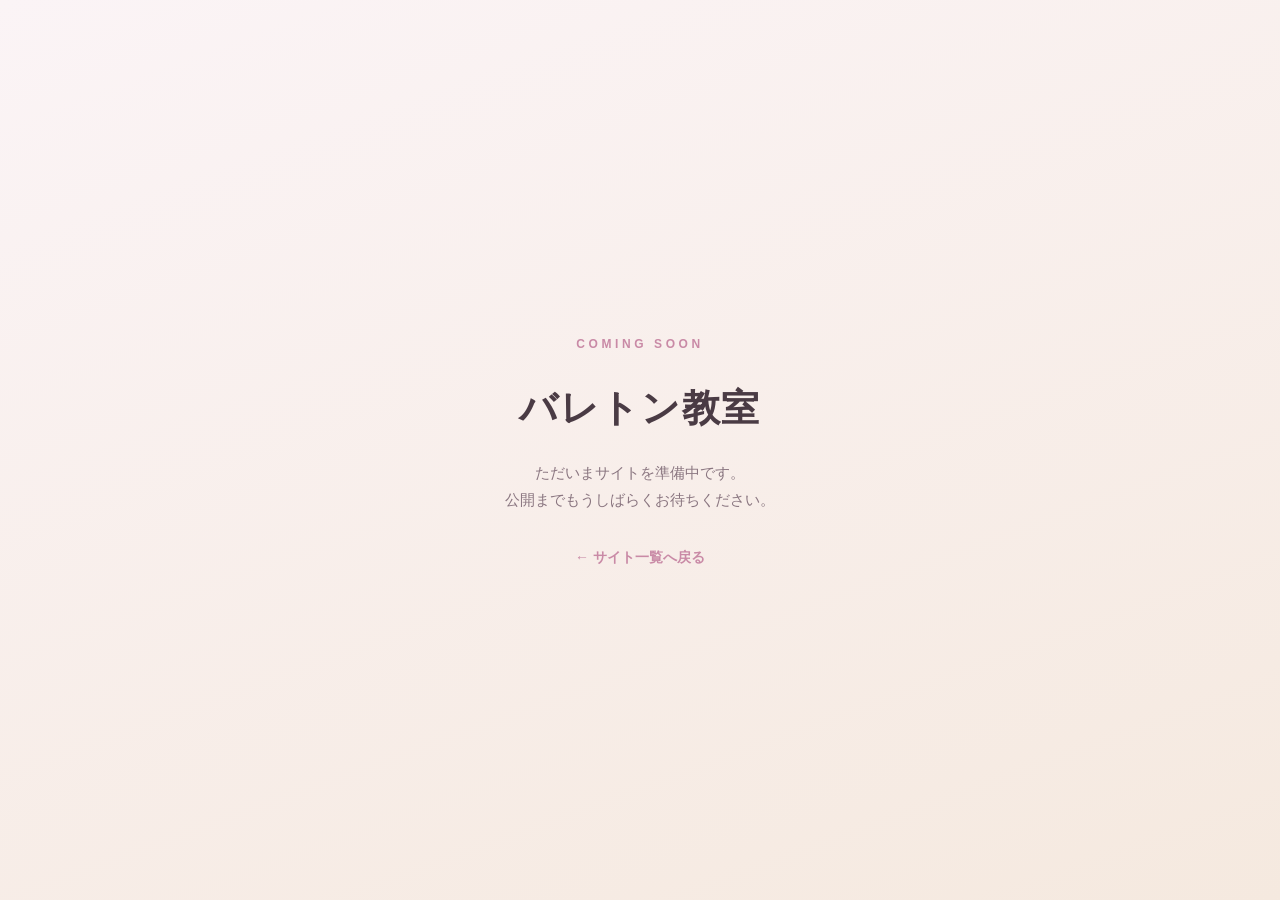
==== barreton/index.html @ e7c9d653 "サブディレクトリ構成へ再編：ルートに入口ページを設置 - ルート(/) に各サイトへの入口ページ(index.html)を新設 - 弁護士サイトを /lawyer-website/ 配下へ移動（コラム" ====
<!DOCTYPE html>
<html lang="ja">
<head>
  <meta charset="UTF-8">
  <meta name="viewport" content="width=device-width, initial-scale=1.0">
  <title>バレトン教室（準備中）| chocochobi.site</title>
  <meta name="description" content="バレトン教室のサイトは現在準備中です。">
  <style>
    *, *::before, *::after { box-sizing: border-box; margin: 0; padding: 0; }
    body {
      font-family: "Hiragino Kaku Gothic ProN", "Hiragino Sans", "Meiryo", sans-serif;
      color: #4a3b44;
      background: linear-gradient(160deg, #fbf4f6 0%, #f5e9df 100%);
      min-height: 100vh;
      display: flex;
      align-items: center;
      justify-content: center;
      padding: 40px 20px;
      text-align: center;
      line-height: 1.8;
    }
    .soon { max-width: 520px; }
    .soon-mark {
      font-size: 12px;
      letter-spacing: 0.3em;
      text-transform: uppercase;
      color: #c98aa6;
      font-weight: 700;
    }
    .soon h1 {
      font-size: clamp(1.8rem, 5vw, 2.4rem);
      margin: 16px 0;
      letter-spacing: 0.04em;
    }
    .soon p { color: #8a7680; font-size: 15px; }
    .soon a {
      display: inline-block;
      margin-top: 32px;
      color: #c98aa6;
      font-weight: 700;
      font-size: 14px;
      text-decoration: none;
    }
    .soon a:hover { color: #b5708f; }
  </style>
</head>
<body>
  <main class="soon">
    <span class="soon-mark">Coming Soon</span>
    <h1>バレトン教室</h1>
    <p>ただいまサイトを準備中です。<br>公開までもうしばらくお待ちください。</p>
    <a href="../">← サイト一覧へ戻る</a>
  </main>
</body>
</html>
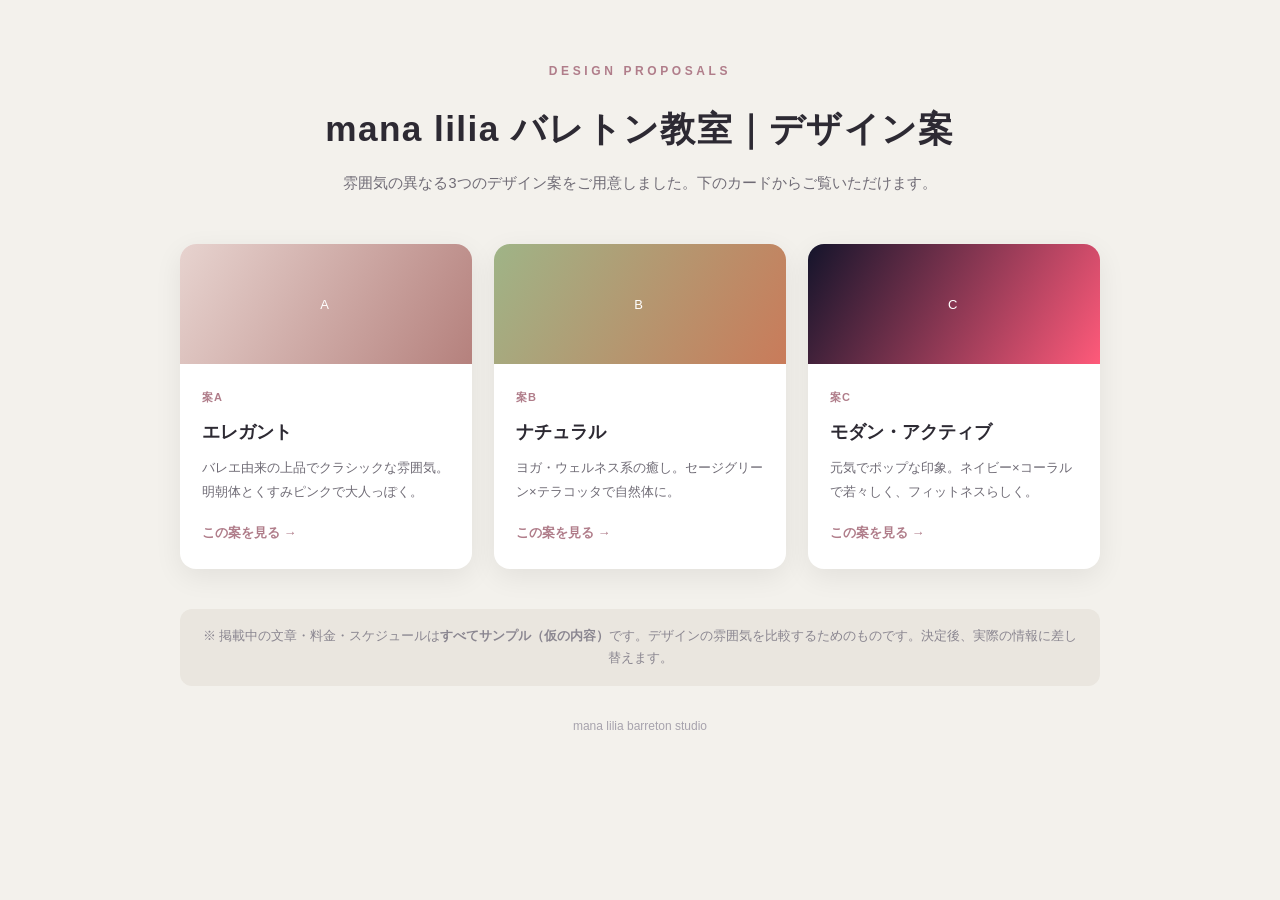
==== commit 05255512: "バレトン教室サイトのデザイン案を3案 追加（サンプル内容） - /barreton/ を案一覧ページに（A:エレガント / B:ナチュラル / C:モダン） - /barreton/a,b,c/ に雰" ====
--- a/barreton/index.html
+++ b/barreton/index.html
@@ -3,53 +3,74 @@
 <head>
   <meta charset="UTF-8">
   <meta name="viewport" content="width=device-width, initial-scale=1.0">
-  <title>バレトン教室（準備中）| chocochobi.site</title>
-  <meta name="description" content="バレトン教室のサイトは現在準備中です。">
+  <meta name="robots" content="noindex">
+  <title>mana lilia バレトン教室｜デザイン案</title>
   <style>
-    *, *::before, *::after { box-sizing: border-box; margin: 0; padding: 0; }
-    body {
-      font-family: "Hiragino Kaku Gothic ProN", "Hiragino Sans", "Meiryo", sans-serif;
-      color: #4a3b44;
-      background: linear-gradient(160deg, #fbf4f6 0%, #f5e9df 100%);
-      min-height: 100vh;
-      display: flex;
-      align-items: center;
-      justify-content: center;
-      padding: 40px 20px;
-      text-align: center;
-      line-height: 1.8;
-    }
-    .soon { max-width: 520px; }
-    .soon-mark {
-      font-size: 12px;
-      letter-spacing: 0.3em;
-      text-transform: uppercase;
-      color: #c98aa6;
-      font-weight: 700;
-    }
-    .soon h1 {
-      font-size: clamp(1.8rem, 5vw, 2.4rem);
-      margin: 16px 0;
-      letter-spacing: 0.04em;
-    }
-    .soon p { color: #8a7680; font-size: 15px; }
-    .soon a {
-      display: inline-block;
-      margin-top: 32px;
-      color: #c98aa6;
-      font-weight: 700;
-      font-size: 14px;
-      text-decoration: none;
-    }
-    .soon a:hover { color: #b5708f; }
+    *,*::before,*::after{box-sizing:border-box;margin:0;padding:0}
+    body{font-family:"Hiragino Kaku Gothic ProN","Hiragino Sans","Meiryo",sans-serif;color:#2d2a33;background:#f3f1ec;line-height:1.8;padding:56px 20px}
+    a{text-decoration:none;color:inherit}
+    .wrap{max-width:920px;margin:0 auto}
+    .head{text-align:center;margin-bottom:48px}
+    .head .mark{font-size:12px;letter-spacing:.3em;color:#b07d8a;font-weight:700;text-transform:uppercase}
+    .head h1{font-size:clamp(1.6rem,4vw,2.2rem);margin:12px 0 10px;letter-spacing:.04em}
+    .head p{color:#6f6b75;font-size:14.5px}
+    .grid{display:grid;grid-template-columns:repeat(3,1fr);gap:22px}
+    .card{display:flex;flex-direction:column;background:#fff;border-radius:16px;overflow:hidden;box-shadow:0 8px 28px rgba(0,0,0,.07);transition:transform .25s,box-shadow .25s}
+    .card:hover{transform:translateY(-5px);box-shadow:0 16px 40px rgba(0,0,0,.12)}
+    .swatch{height:120px;display:flex;align-items:center;justify-content:center;color:#fff;font-size:13px;letter-spacing:.2em}
+    .sw-a{background:linear-gradient(120deg,#e7d3cf,#b5817d)}
+    .sw-b{background:linear-gradient(120deg,#9fb487,#c97b5a)}
+    .sw-c{background:linear-gradient(120deg,#14142b,#ff5a7a)}
+    .body{padding:24px 22px;display:flex;flex-direction:column;flex:1}
+    .tag{font-size:11px;letter-spacing:.1em;color:#b07d8a;font-weight:700;margin-bottom:8px}
+    .card h2{font-size:18px;margin-bottom:8px}
+    .card .desc{font-size:13px;color:#6f6b75;flex:1}
+    .go{margin-top:18px;font-size:13px;font-weight:700;color:#b07d8a}
+    .note{margin-top:40px;text-align:center;font-size:12.5px;color:#8a8690;background:#eae6df;border-radius:12px;padding:16px 18px}
+    .foot{text-align:center;margin-top:30px;font-size:12px;color:#a7a3ad}
+    @media(max-width:720px){.grid{grid-template-columns:1fr}}
   </style>
 </head>
 <body>
-  <main class="soon">
-    <span class="soon-mark">Coming Soon</span>
-    <h1>バレトン教室</h1>
-    <p>ただいまサイトを準備中です。<br>公開までもうしばらくお待ちください。</p>
-    <a href="../">← サイト一覧へ戻る</a>
-  </main>
+  <div class="wrap">
+    <div class="head">
+      <span class="mark">Design Proposals</span>
+      <h1>mana lilia バレトン教室｜デザイン案</h1>
+      <p>雰囲気の異なる3つのデザイン案をご用意しました。下のカードからご覧いただけます。</p>
+    </div>
+
+    <div class="grid">
+      <a class="card" href="a/">
+        <div class="swatch sw-a">A</div>
+        <div class="body">
+          <div class="tag">案A</div>
+          <h2>エレガント</h2>
+          <p class="desc">バレエ由来の上品でクラシックな雰囲気。明朝体とくすみピンクで大人っぽく。</p>
+          <span class="go">この案を見る →</span>
+        </div>
+      </a>
+      <a class="card" href="b/">
+        <div class="swatch sw-b">B</div>
+        <div class="body">
+          <div class="tag">案B</div>
+          <h2>ナチュラル</h2>
+          <p class="desc">ヨガ・ウェルネス系の癒し。セージグリーン×テラコッタで自然体に。</p>
+          <span class="go">この案を見る →</span>
+        </div>
+      </a>
+      <a class="card" href="c/">
+        <div class="swatch sw-c">C</div>
+        <div class="body">
+          <div class="tag">案C</div>
+          <h2>モダン・アクティブ</h2>
+          <p class="desc">元気でポップな印象。ネイビー×コーラルで若々しく、フィットネスらしく。</p>
+          <span class="go">この案を見る →</span>
+        </div>
+      </a>
+    </div>
+
+    <p class="note">※ 掲載中の文章・料金・スケジュールは<strong>すべてサンプル（仮の内容）</strong>です。デザインの雰囲気を比較するためのものです。決定後、実際の情報に差し替えます。</p>
+    <p class="foot">mana lilia barreton studio</p>
+  </div>
 </body>
 </html>
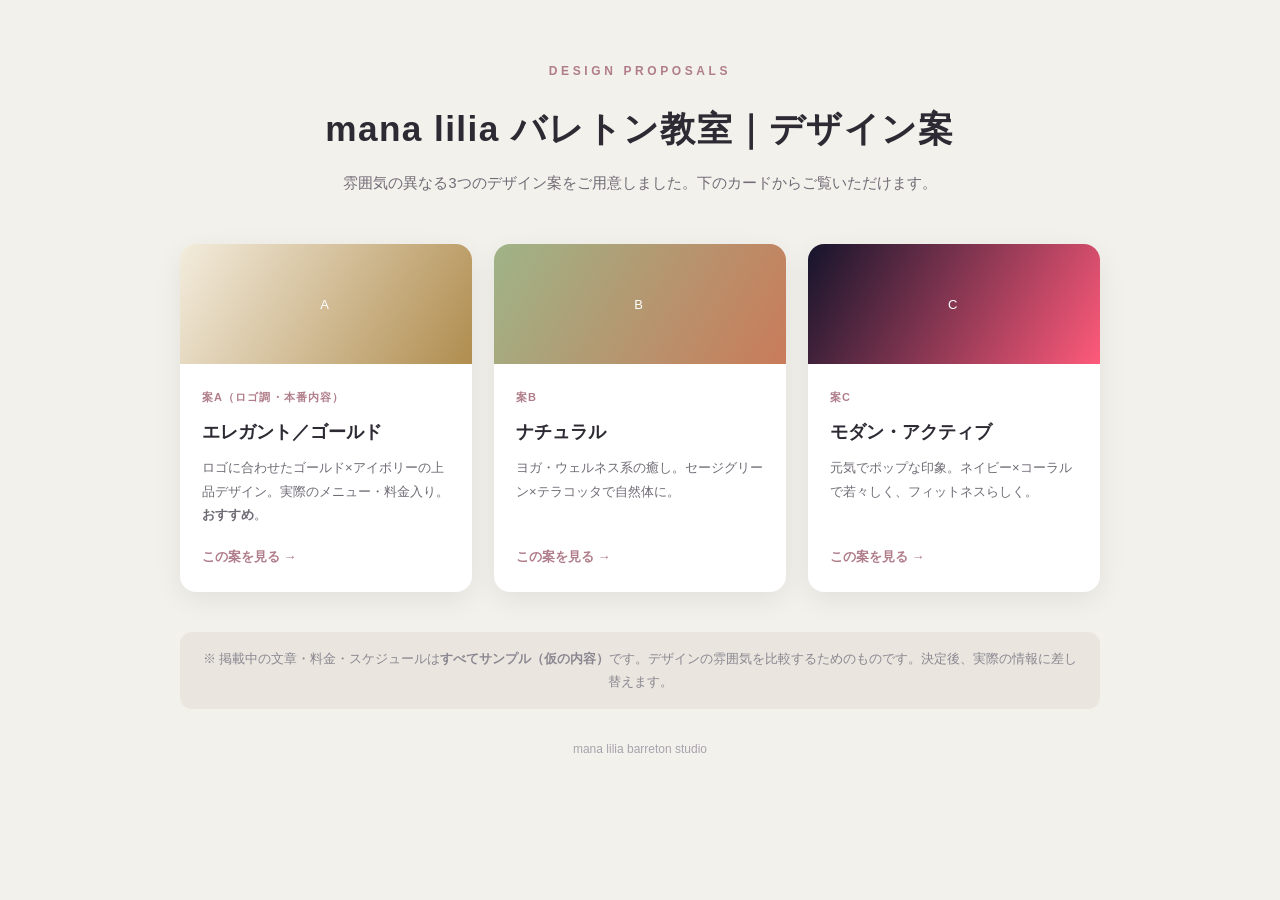
==== commit d3691171: "バレトン案Aをロゴ調＋本番メニューに刷新（ManaLilia Movement Studio） - 正式名称 ManaLilia Movement Studio に統一、ゴールドのハート＋百合モチーフ" ====
--- a/barreton/index.html
+++ b/barreton/index.html
@@ -18,7 +18,7 @@
     .card{display:flex;flex-direction:column;background:#fff;border-radius:16px;overflow:hidden;box-shadow:0 8px 28px rgba(0,0,0,.07);transition:transform .25s,box-shadow .25s}
     .card:hover{transform:translateY(-5px);box-shadow:0 16px 40px rgba(0,0,0,.12)}
     .swatch{height:120px;display:flex;align-items:center;justify-content:center;color:#fff;font-size:13px;letter-spacing:.2em}
-    .sw-a{background:linear-gradient(120deg,#e7d3cf,#b5817d)}
+    .sw-a{background:linear-gradient(120deg,#f3ecdd,#b08d4f)}
     .sw-b{background:linear-gradient(120deg,#9fb487,#c97b5a)}
     .sw-c{background:linear-gradient(120deg,#14142b,#ff5a7a)}
     .body{padding:24px 22px;display:flex;flex-direction:column;flex:1}
@@ -43,9 +43,9 @@
       <a class="card" href="a/">
         <div class="swatch sw-a">A</div>
         <div class="body">
-          <div class="tag">案A</div>
-          <h2>エレガント</h2>
-          <p class="desc">バレエ由来の上品でクラシックな雰囲気。明朝体とくすみピンクで大人っぽく。</p>
+          <div class="tag">案A（ロゴ調・本番内容）</div>
+          <h2>エレガント／ゴールド</h2>
+          <p class="desc">ロゴに合わせたゴールド×アイボリーの上品デザイン。実際のメニュー・料金入り。<strong>おすすめ</strong>。</p>
           <span class="go">この案を見る →</span>
         </div>
       </a>
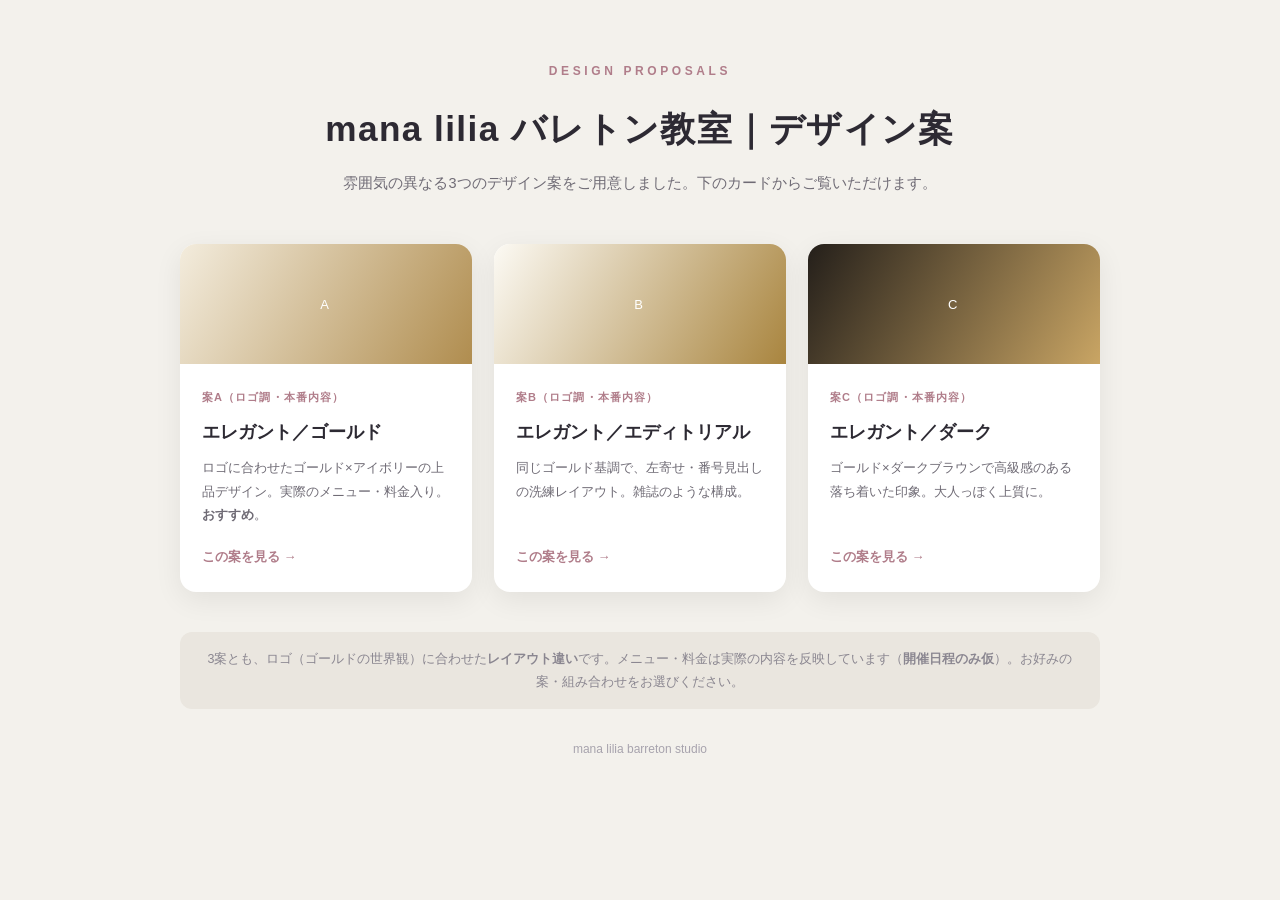
==== commit 82668346: "バレトン案B・Cもロゴ調（ゴールド）に刷新、本番メニュー反映 - 案B：左寄せ・番号見出しのエディトリアルなレイアウト（ゴールド×アイボリー） - 案C：エスプレッソ×ゴールドのダーク・ラグジュアリー" ====
--- a/barreton/index.html
+++ b/barreton/index.html
@@ -19,8 +19,8 @@
     .card:hover{transform:translateY(-5px);box-shadow:0 16px 40px rgba(0,0,0,.12)}
     .swatch{height:120px;display:flex;align-items:center;justify-content:center;color:#fff;font-size:13px;letter-spacing:.2em}
     .sw-a{background:linear-gradient(120deg,#f3ecdd,#b08d4f)}
-    .sw-b{background:linear-gradient(120deg,#9fb487,#c97b5a)}
-    .sw-c{background:linear-gradient(120deg,#14142b,#ff5a7a)}
+    .sw-b{background:linear-gradient(120deg,#fcfaf4,#a9853f)}
+    .sw-c{background:linear-gradient(120deg,#241f1a,#c9a564)}
     .body{padding:24px 22px;display:flex;flex-direction:column;flex:1}
     .tag{font-size:11px;letter-spacing:.1em;color:#b07d8a;font-weight:700;margin-bottom:8px}
     .card h2{font-size:18px;margin-bottom:8px}
@@ -52,24 +52,24 @@
       <a class="card" href="b/">
         <div class="swatch sw-b">B</div>
         <div class="body">
-          <div class="tag">案B</div>
-          <h2>ナチュラル</h2>
-          <p class="desc">ヨガ・ウェルネス系の癒し。セージグリーン×テラコッタで自然体に。</p>
+          <div class="tag">案B（ロゴ調・本番内容）</div>
+          <h2>エレガント／エディトリアル</h2>
+          <p class="desc">同じゴールド基調で、左寄せ・番号見出しの洗練レイアウト。雑誌のような構成。</p>
           <span class="go">この案を見る →</span>
         </div>
       </a>
       <a class="card" href="c/">
         <div class="swatch sw-c">C</div>
         <div class="body">
-          <div class="tag">案C</div>
-          <h2>モダン・アクティブ</h2>
-          <p class="desc">元気でポップな印象。ネイビー×コーラルで若々しく、フィットネスらしく。</p>
+          <div class="tag">案C（ロゴ調・本番内容）</div>
+          <h2>エレガント／ダーク</h2>
+          <p class="desc">ゴールド×ダークブラウンで高級感のある落ち着いた印象。大人っぽく上質に。</p>
           <span class="go">この案を見る →</span>
         </div>
       </a>
     </div>
 
-    <p class="note">※ 掲載中の文章・料金・スケジュールは<strong>すべてサンプル（仮の内容）</strong>です。デザインの雰囲気を比較するためのものです。決定後、実際の情報に差し替えます。</p>
+    <p class="note">3案とも、ロゴ（ゴールドの世界観）に合わせた<strong>レイアウト違い</strong>です。メニュー・料金は実際の内容を反映しています（<strong>開催日程のみ仮</strong>）。お好みの案・組み合わせをお選びください。</p>
     <p class="foot">mana lilia barreton studio</p>
   </div>
 </body>
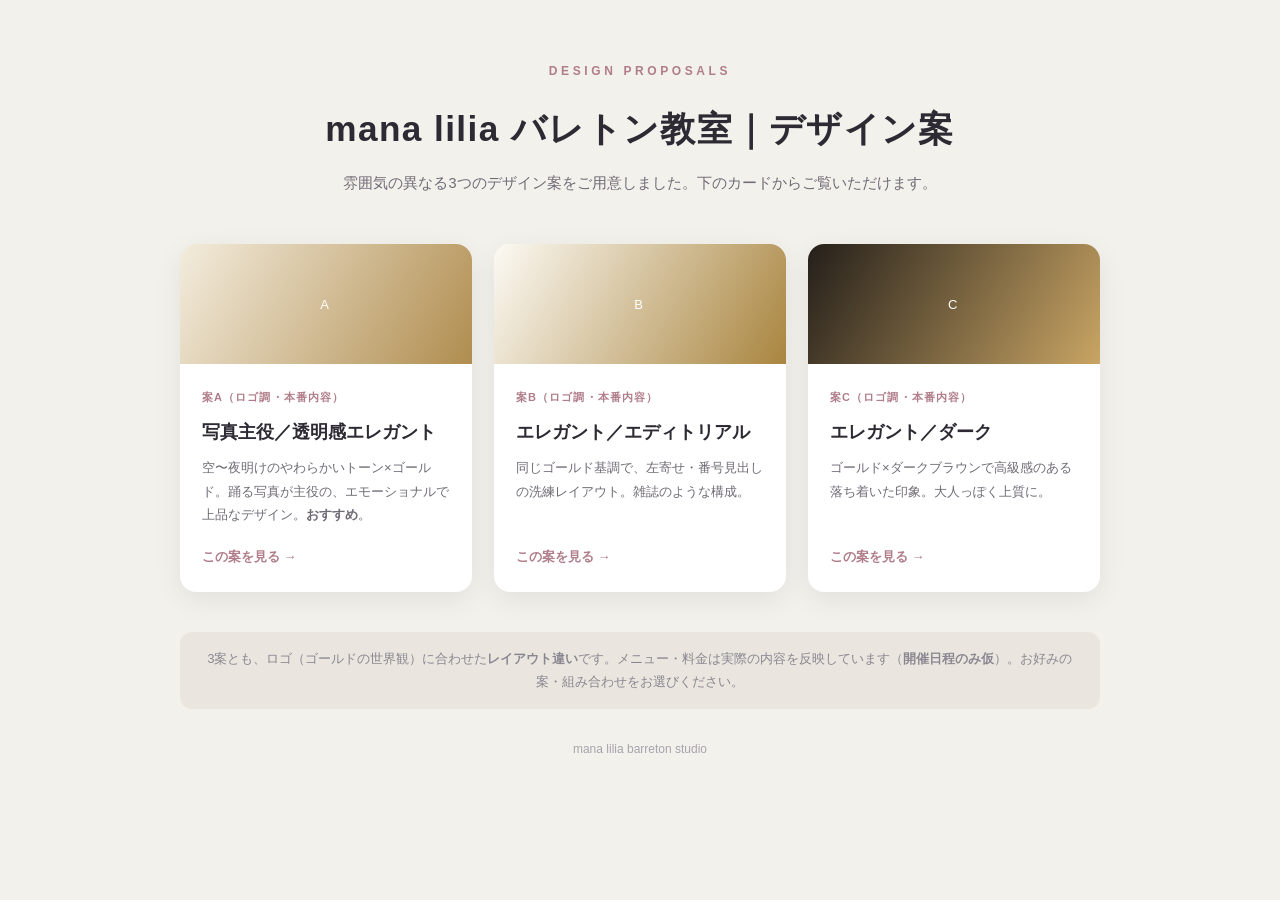
==== commit 68d5d5d3: "バレトン案Aを「写真主役・透明感エレガント」に刷新 - 空〜夜明けのやわらかいグラデ＋ゴールドで、ManaLiliaの世界観（空・踊り・透明感）を表現 - ヒーローを写真＋詩的コピーの2カラムに、Ex" ====
--- a/barreton/index.html
+++ b/barreton/index.html
@@ -44,8 +44,8 @@
         <div class="swatch sw-a">A</div>
         <div class="body">
           <div class="tag">案A（ロゴ調・本番内容）</div>
-          <h2>エレガント／ゴールド</h2>
-          <p class="desc">ロゴに合わせたゴールド×アイボリーの上品デザイン。実際のメニュー・料金入り。<strong>おすすめ</strong>。</p>
+          <h2>写真主役／透明感エレガント</h2>
+          <p class="desc">空〜夜明けのやわらかいトーン×ゴールド。踊る写真が主役の、エモーショナルで上品なデザイン。<strong>おすすめ</strong>。</p>
           <span class="go">この案を見る →</span>
         </div>
       </a>
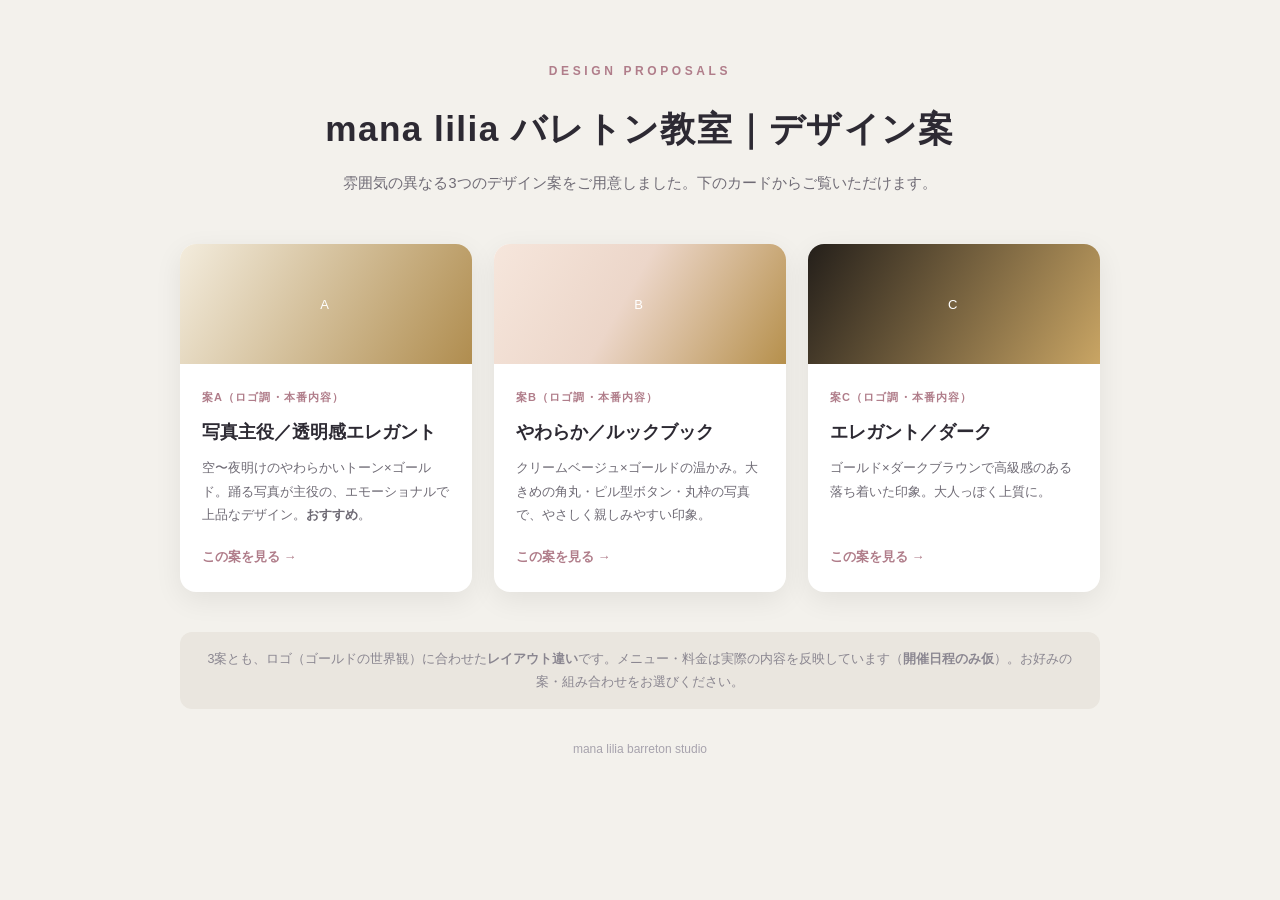
==== commit 7e82a3c7: "バレトン案Bを別デザインに刷新（やわらか・ルックブック調） - クリームベージュ×ゴールド、大きめ角丸・ピル型ボタン・丸枠写真 - 中央ヒーロー(ロゴ大)＋Expression写真フィード＋ソフトカー" ====
--- a/barreton/index.html
+++ b/barreton/index.html
@@ -19,7 +19,7 @@
     .card:hover{transform:translateY(-5px);box-shadow:0 16px 40px rgba(0,0,0,.12)}
     .swatch{height:120px;display:flex;align-items:center;justify-content:center;color:#fff;font-size:13px;letter-spacing:.2em}
     .sw-a{background:linear-gradient(120deg,#f3ecdd,#b08d4f)}
-    .sw-b{background:linear-gradient(120deg,#fcfaf4,#a9853f)}
+    .sw-b{background:linear-gradient(120deg,#f6e6dc,#ecd6c9 45%,#b6904c)}
     .sw-c{background:linear-gradient(120deg,#241f1a,#c9a564)}
     .body{padding:24px 22px;display:flex;flex-direction:column;flex:1}
     .tag{font-size:11px;letter-spacing:.1em;color:#b07d8a;font-weight:700;margin-bottom:8px}
@@ -53,8 +53,8 @@
         <div class="swatch sw-b">B</div>
         <div class="body">
           <div class="tag">案B（ロゴ調・本番内容）</div>
-          <h2>エレガント／エディトリアル</h2>
-          <p class="desc">同じゴールド基調で、左寄せ・番号見出しの洗練レイアウト。雑誌のような構成。</p>
+          <h2>やわらか／ルックブック</h2>
+          <p class="desc">クリームベージュ×ゴールドの温かみ。大きめの角丸・ピル型ボタン・丸枠の写真で、やさしく親しみやすい印象。</p>
           <span class="go">この案を見る →</span>
         </div>
       </a>
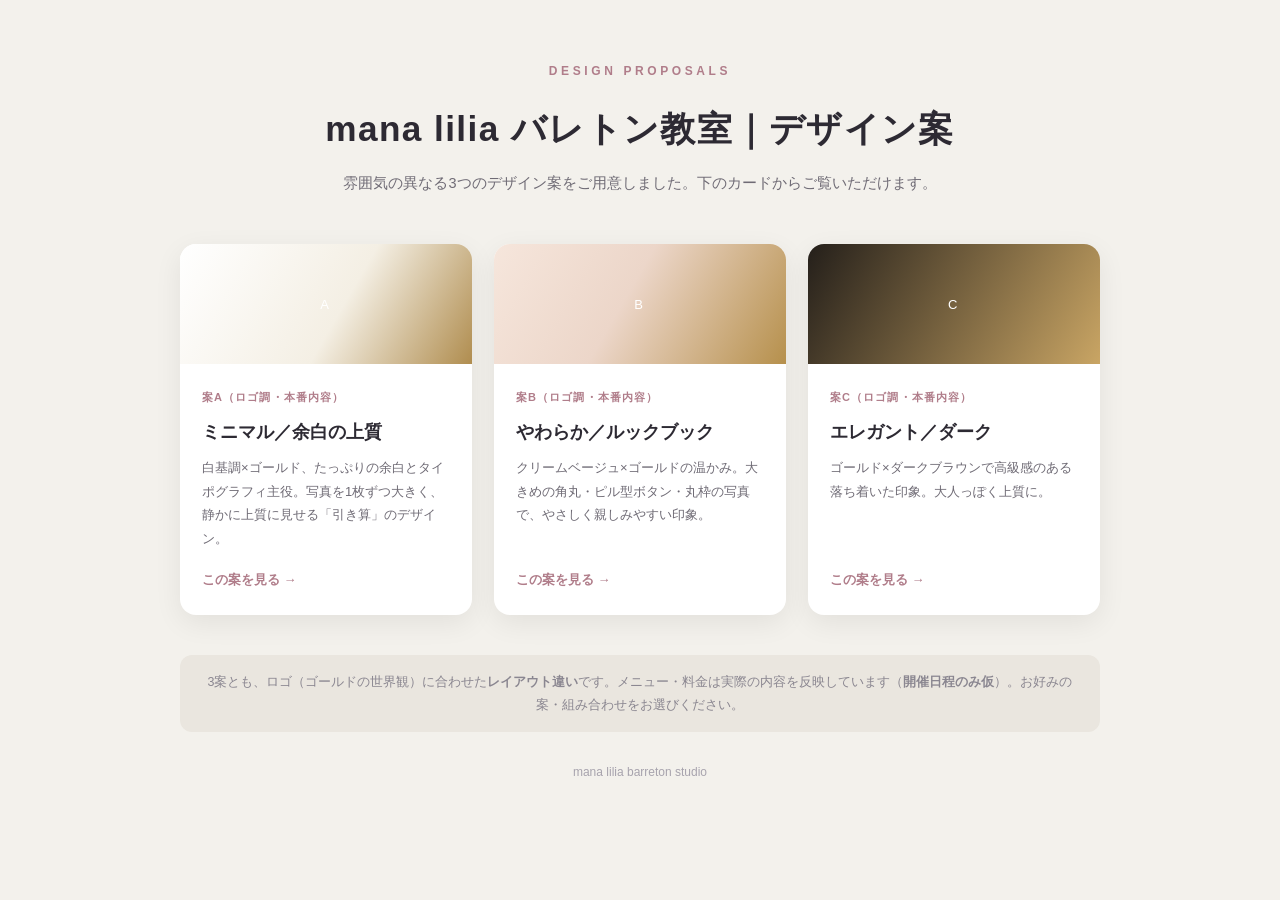
==== commit e37da938: "バレトン案Aをミニマル案に差し替え（ブリーフ準拠） - 引き算で上質：白基調×ゴールド、余白大、タイポ主役。Expressionギャラリー廃止 - 写真は2枚に厳選（ヒーロー=月夜のダンス／講師=ポー" ====
--- a/barreton/index.html
+++ b/barreton/index.html
@@ -18,7 +18,7 @@
     .card{display:flex;flex-direction:column;background:#fff;border-radius:16px;overflow:hidden;box-shadow:0 8px 28px rgba(0,0,0,.07);transition:transform .25s,box-shadow .25s}
     .card:hover{transform:translateY(-5px);box-shadow:0 16px 40px rgba(0,0,0,.12)}
     .swatch{height:120px;display:flex;align-items:center;justify-content:center;color:#fff;font-size:13px;letter-spacing:.2em}
-    .sw-a{background:linear-gradient(120deg,#f3ecdd,#b08d4f)}
+    .sw-a{background:linear-gradient(120deg,#ffffff,#f4efe4 55%,#b08d4f)}
     .sw-b{background:linear-gradient(120deg,#f6e6dc,#ecd6c9 45%,#b6904c)}
     .sw-c{background:linear-gradient(120deg,#241f1a,#c9a564)}
     .body{padding:24px 22px;display:flex;flex-direction:column;flex:1}
@@ -44,8 +44,8 @@
         <div class="swatch sw-a">A</div>
         <div class="body">
           <div class="tag">案A（ロゴ調・本番内容）</div>
-          <h2>写真主役／透明感エレガント</h2>
-          <p class="desc">空〜夜明けのやわらかいトーン×ゴールド。踊る写真が主役の、エモーショナルで上品なデザイン。<strong>おすすめ</strong>。</p>
+          <h2>ミニマル／余白の上質</h2>
+          <p class="desc">白基調×ゴールド、たっぷりの余白とタイポグラフィ主役。写真を1枚ずつ大きく、静かに上質に見せる「引き算」のデザイン。</p>
           <span class="go">この案を見る →</span>
         </div>
       </a>
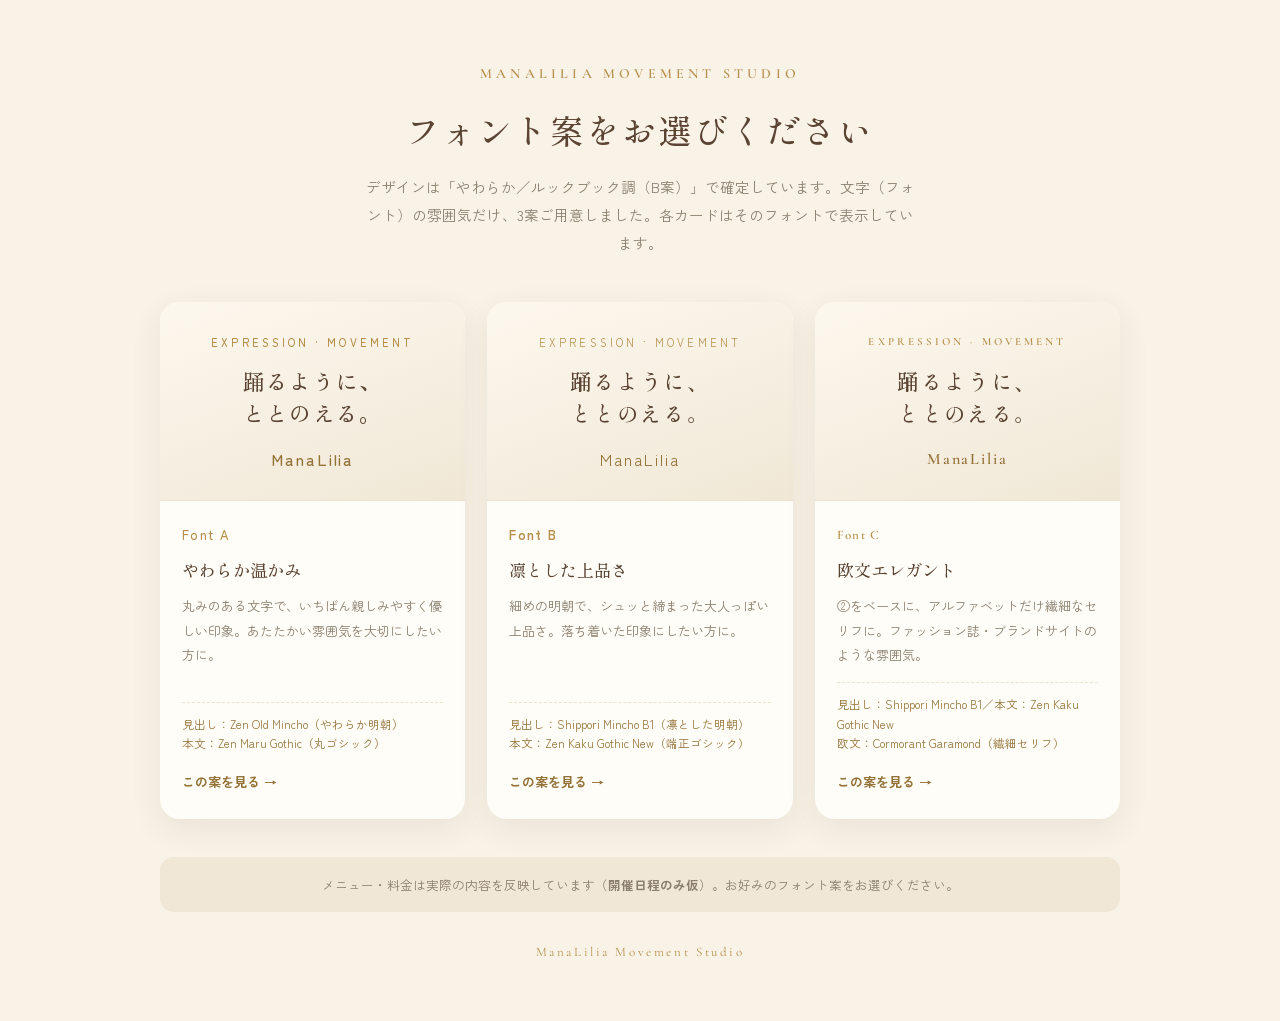
==== commit b0d9a5e4: "バレトン：親ページをフォント比較に刷新／案A・案Cを削除／共有画像をimgへ移動 - 親ページ(barreton/)を「B案＋フォント3案の比較」に作り替え（各カードを実フォントで表示） - 案A(b" ====
--- a/barreton/index.html
+++ b/barreton/index.html
@@ -4,73 +4,109 @@
   <meta charset="UTF-8">
   <meta name="viewport" content="width=device-width, initial-scale=1.0">
   <meta name="robots" content="noindex">
-  <title>mana lilia バレトン教室｜デザイン案</title>
+  <title>ManaLilia Movement Studio｜フォント案をお選びください</title>
+  <link rel="preconnect" href="https://fonts.googleapis.com">
+  <link rel="preconnect" href="https://fonts.gstatic.com" crossorigin>
+  <link href="https://fonts.googleapis.com/css2?family=Cormorant+Garamond:wght@400;500;600&family=Shippori+Mincho+B1:wght@400;500;700&family=Zen+Kaku+Gothic+New:wght@400;500;700&family=Zen+Maru+Gothic:wght@400;500;700&family=Zen+Old+Mincho:wght@400;500;700&display=swap" rel="stylesheet">
   <style>
     *,*::before,*::after{box-sizing:border-box;margin:0;padding:0}
-    body{font-family:"Hiragino Kaku Gothic ProN","Hiragino Sans","Meiryo",sans-serif;color:#2d2a33;background:#f3f1ec;line-height:1.8;padding:56px 20px}
+    :root{--ink:#4a4138;--soft:#8a7f6e;--cream:#f8f2e7;--card:#fffdf8;--gold:#b6904c;--gold-dk:#947338;--brown:#5a4332;--line:#ece2d0}
+    body{font-family:"Zen Kaku Gothic New","Hiragino Kaku Gothic ProN","Meiryo",sans-serif;color:var(--ink);background:var(--cream);line-height:1.9;padding:56px 20px}
     a{text-decoration:none;color:inherit}
-    .wrap{max-width:920px;margin:0 auto}
-    .head{text-align:center;margin-bottom:48px}
-    .head .mark{font-size:12px;letter-spacing:.3em;color:#b07d8a;font-weight:700;text-transform:uppercase}
-    .head h1{font-size:clamp(1.6rem,4vw,2.2rem);margin:12px 0 10px;letter-spacing:.04em}
-    .head p{color:#6f6b75;font-size:14.5px}
+    .wrap{max-width:960px;margin:0 auto}
+    .head{text-align:center;margin-bottom:46px}
+    .head .mark{font-family:"Cormorant Garamond",serif;font-size:14px;letter-spacing:.3em;color:var(--gold);font-weight:600;text-transform:uppercase}
+    .head h1{font-family:"Shippori Mincho B1",serif;font-size:clamp(1.5rem,4vw,2.1rem);margin:10px 0 12px;letter-spacing:.06em;color:var(--brown);font-weight:500}
+    .head p{color:var(--soft);font-size:14.5px;max-width:560px;margin:0 auto}
     .grid{display:grid;grid-template-columns:repeat(3,1fr);gap:22px}
-    .card{display:flex;flex-direction:column;background:#fff;border-radius:16px;overflow:hidden;box-shadow:0 8px 28px rgba(0,0,0,.07);transition:transform .25s,box-shadow .25s}
-    .card:hover{transform:translateY(-5px);box-shadow:0 16px 40px rgba(0,0,0,.12)}
-    .swatch{height:120px;display:flex;align-items:center;justify-content:center;color:#fff;font-size:13px;letter-spacing:.2em}
-    .sw-a{background:linear-gradient(120deg,#ffffff,#f4efe4 55%,#b08d4f)}
-    .sw-b{background:linear-gradient(120deg,#f6e6dc,#ecd6c9 45%,#b6904c)}
-    .sw-c{background:linear-gradient(120deg,#241f1a,#c9a564)}
-    .body{padding:24px 22px;display:flex;flex-direction:column;flex:1}
-    .tag{font-size:11px;letter-spacing:.1em;color:#b07d8a;font-weight:700;margin-bottom:8px}
-    .card h2{font-size:18px;margin-bottom:8px}
-    .card .desc{font-size:13px;color:#6f6b75;flex:1}
-    .go{margin-top:18px;font-size:13px;font-weight:700;color:#b07d8a}
-    .note{margin-top:40px;text-align:center;font-size:12.5px;color:#8a8690;background:#eae6df;border-radius:12px;padding:16px 18px}
-    .foot{text-align:center;margin-top:30px;font-size:12px;color:#a7a3ad}
+    .card{display:flex;flex-direction:column;background:var(--card);border-radius:20px;overflow:hidden;box-shadow:0 10px 30px rgba(120,95,55,.1);transition:transform .25s,box-shadow .25s}
+    .card:hover{transform:translateY(-5px);box-shadow:0 18px 44px rgba(120,95,55,.18)}
+    .preview{padding:30px 22px 26px;text-align:center;background:linear-gradient(160deg,#fdf8ee,#f0e7d6);border-bottom:1px solid var(--line)}
+    .pv-en{font-size:11px;letter-spacing:.28em;color:var(--gold);text-transform:uppercase;margin-bottom:12px}
+    .pv-jp{font-size:1.35rem;letter-spacing:.06em;color:var(--brown);line-height:1.5;font-weight:500}
+    .pv-brand{margin-top:14px;font-size:16px;letter-spacing:.12em;color:var(--gold-dk)}
+    .body{padding:22px 22px 24px;display:flex;flex-direction:column;flex:1}
+    .tag{font-family:"Cormorant Garamond",serif;font-size:13px;letter-spacing:.1em;color:var(--gold);font-weight:600;margin-bottom:6px}
+    .card h2{font-size:17px;margin-bottom:8px;color:var(--brown);font-weight:500}
+    .card .desc{font-size:13px;color:var(--soft);flex:1}
+    .specs{margin-top:14px;font-size:11.5px;color:var(--gold-dk);line-height:1.7;border-top:1px dashed var(--line);padding-top:12px}
+    .go{margin-top:16px;font-size:13px;font-weight:700;color:var(--gold-dk)}
+
+    /* 案①：やわらか温かみ（見出しZen Old Mincho／本文・欧文 Zen Maru Gothic） */
+    .opt1 .pv-jp,.opt1 h2{font-family:"Zen Old Mincho",serif}
+    .opt1 .pv-en,.opt1 .pv-brand,.opt1 .tag{font-family:"Zen Maru Gothic",sans-serif;font-weight:500}
+    .opt1 .desc,.opt1 .specs{font-family:"Zen Maru Gothic",sans-serif}
+    /* 案②：凛とした上品さ（見出しShippori Mincho B1／本文・欧文 Zen Kaku Gothic New） */
+    .opt2 .pv-jp,.opt2 h2{font-family:"Shippori Mincho B1",serif}
+    .opt2 .pv-en,.opt2 .pv-brand,.opt2 .tag{font-family:"Zen Kaku Gothic New",sans-serif}
+    .opt2 .desc,.opt2 .specs{font-family:"Zen Kaku Gothic New",sans-serif}
+    /* 案③：欧文エレガント（見出しShippori／本文 Zen Kaku／欧文 Cormorant Garamond） */
+    .opt3 .pv-jp,.opt3 h2{font-family:"Shippori Mincho B1",serif}
+    .opt3 .pv-en,.opt3 .pv-brand,.opt3 .tag{font-family:"Cormorant Garamond",serif;font-weight:600}
+    .opt3 .desc,.opt3 .specs{font-family:"Zen Kaku Gothic New",sans-serif}
+
+    .note{margin-top:38px;text-align:center;font-size:12.5px;color:var(--soft);background:#f0e7d6;border-radius:14px;padding:16px 20px;line-height:1.9}
+    .foot{font-family:"Cormorant Garamond",serif;text-align:center;margin-top:28px;font-size:13px;letter-spacing:.2em;color:var(--gold)}
     @media(max-width:720px){.grid{grid-template-columns:1fr}}
   </style>
 </head>
 <body>
   <div class="wrap">
     <div class="head">
-      <span class="mark">Design Proposals</span>
-      <h1>mana lilia バレトン教室｜デザイン案</h1>
-      <p>雰囲気の異なる3つのデザイン案をご用意しました。下のカードからご覧いただけます。</p>
+      <span class="mark">ManaLilia Movement Studio</span>
+      <h1>フォント案をお選びください</h1>
+      <p>デザインは「やわらか／ルックブック調（B案）」で確定しています。文字（フォント）の雰囲気だけ、3案ご用意しました。各カードはそのフォントで表示しています。</p>
     </div>
 
     <div class="grid">
-      <a class="card" href="a/">
-        <div class="swatch sw-a">A</div>
+      <a class="card opt1" href="b-font1/">
+        <div class="preview">
+          <div class="pv-en">Expression · Movement</div>
+          <div class="pv-jp">踊るように、<br>ととのえる。</div>
+          <div class="pv-brand">ManaLilia</div>
+        </div>
         <div class="body">
-          <div class="tag">案A（ロゴ調・本番内容）</div>
-          <h2>ミニマル／余白の上質</h2>
-          <p class="desc">白基調×ゴールド、たっぷりの余白とタイポグラフィ主役。写真を1枚ずつ大きく、静かに上質に見せる「引き算」のデザイン。</p>
+          <div class="tag">Font A</div>
+          <h2>やわらか温かみ</h2>
+          <p class="desc">丸みのある文字で、いちばん親しみやすく優しい印象。あたたかい雰囲気を大切にしたい方に。</p>
+          <div class="specs">見出し：Zen Old Mincho（やわらか明朝）<br>本文：Zen Maru Gothic（丸ゴシック）</div>
           <span class="go">この案を見る →</span>
         </div>
       </a>
-      <a class="card" href="b/">
-        <div class="swatch sw-b">B</div>
+
+      <a class="card opt2" href="b-font2/">
+        <div class="preview">
+          <div class="pv-en">Expression · Movement</div>
+          <div class="pv-jp">踊るように、<br>ととのえる。</div>
+          <div class="pv-brand">ManaLilia</div>
+        </div>
         <div class="body">
-          <div class="tag">案B（ロゴ調・本番内容）</div>
-          <h2>やわらか／ルックブック</h2>
-          <p class="desc">クリームベージュ×ゴールドの温かみ。大きめの角丸・ピル型ボタン・丸枠の写真で、やさしく親しみやすい印象。</p>
+          <div class="tag">Font B</div>
+          <h2>凛とした上品さ</h2>
+          <p class="desc">細めの明朝で、シュッと締まった大人っぽい上品さ。落ち着いた印象にしたい方に。</p>
+          <div class="specs">見出し：Shippori Mincho B1（凛とした明朝）<br>本文：Zen Kaku Gothic New（端正ゴシック）</div>
           <span class="go">この案を見る →</span>
         </div>
       </a>
-      <a class="card" href="c/">
-        <div class="swatch sw-c">C</div>
+
+      <a class="card opt3" href="b/">
+        <div class="preview">
+          <div class="pv-en">Expression · Movement</div>
+          <div class="pv-jp">踊るように、<br>ととのえる。</div>
+          <div class="pv-brand">ManaLilia</div>
+        </div>
         <div class="body">
-          <div class="tag">案C（ロゴ調・本番内容）</div>
-          <h2>エレガント／ダーク</h2>
-          <p class="desc">ゴールド×ダークブラウンで高級感のある落ち着いた印象。大人っぽく上質に。</p>
+          <div class="tag">Font C</div>
+          <h2>欧文エレガント</h2>
+          <p class="desc">②をベースに、アルファベットだけ繊細なセリフに。ファッション誌・ブランドサイトのような雰囲気。</p>
+          <div class="specs">見出し：Shippori Mincho B1／本文：Zen Kaku Gothic New<br>欧文：Cormorant Garamond（繊細セリフ）</div>
           <span class="go">この案を見る →</span>
         </div>
       </a>
     </div>
 
-    <p class="note">3案とも、ロゴ（ゴールドの世界観）に合わせた<strong>レイアウト違い</strong>です。メニュー・料金は実際の内容を反映しています（<strong>開催日程のみ仮</strong>）。お好みの案・組み合わせをお選びください。</p>
-    <p class="foot">mana lilia barreton studio</p>
+    <p class="note">メニュー・料金は実際の内容を反映しています（<strong>開催日程のみ仮</strong>）。お好みのフォント案をお選びください。</p>
+    <p class="foot">ManaLilia Movement Studio</p>
   </div>
 </body>
 </html>
